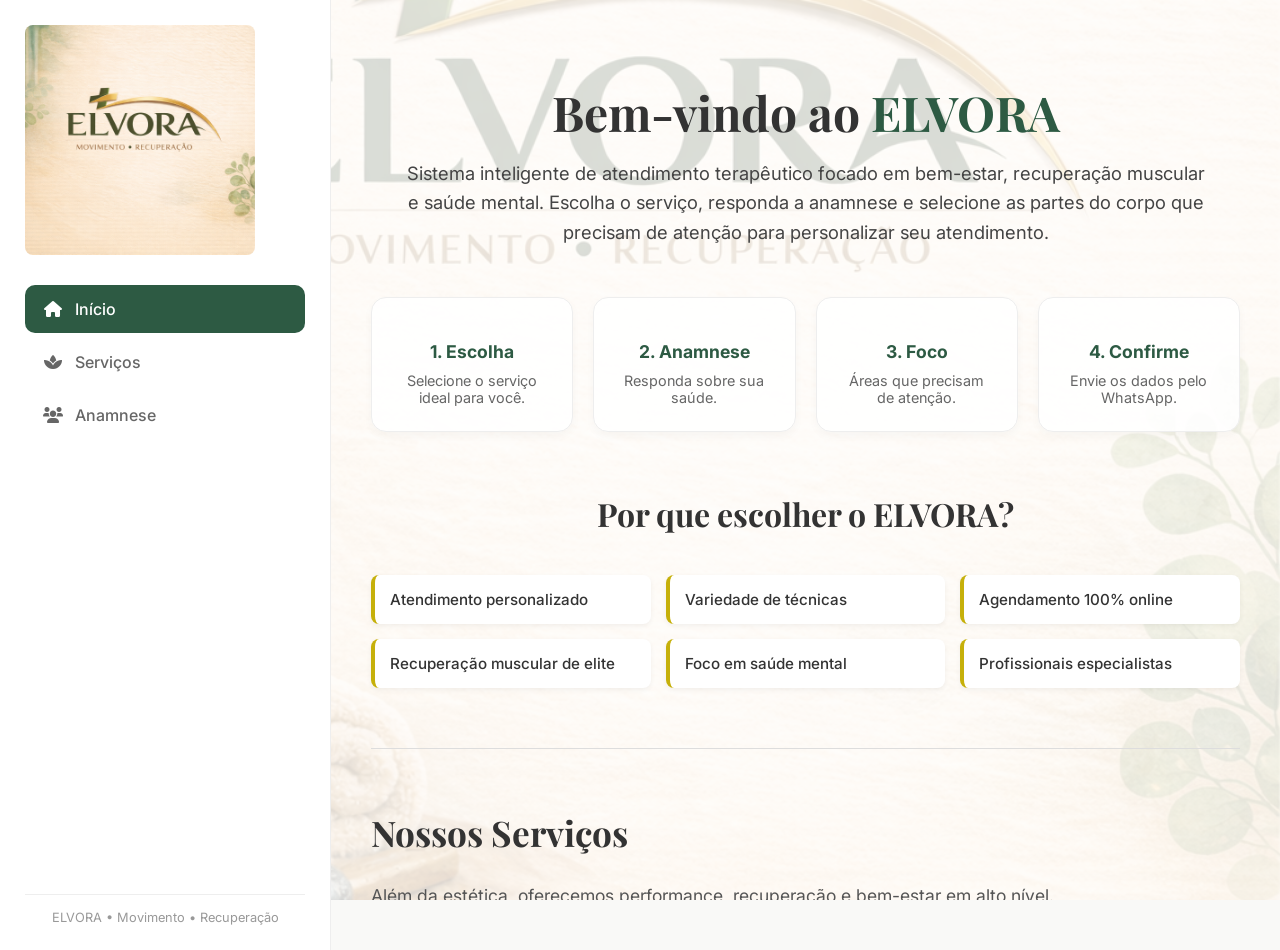
==== elvora Subir/index.html @ 9a7e6e24 "Refactor index.html structure and content Adicionando serviços" ====
﻿<!DOCTYPE html>
<html lang="pt-br">
<head>
    <meta charset="UTF-8">
    <meta name="viewport" content="width=device-width, initial-scale=1.0">
    <meta http-equiv="X-UA-Compatible" content="ie=edge">
    <meta name="description" content="Elvora é um sistema inteligente de atendimento terapêutico focado em bem-estar, recuperação muscular e saúde mental.">
    <meta name="keywords" content="Massagem, Terapia, Bem-estar, Saúde mental, Recuperação muscular, miofacial, relaxamento">
    <meta name="author" content="Glaydson Gonzaga Alves">
    
    <title>Elvora - Sistema Terapêutico Inteligente</title>

    <!-- Fontes e Ícones -->
    <link href="https://fonts.googleapis.com/css2?family=Inter:wght@300;400;600&family=Playfair+Display:wght@700&display=swap" rel="stylesheet">
    <link rel="stylesheet" href="https://cdnjs.cloudflare.com/ajax/libs/font-awesome/6.0.0/css/all.min.css">
    <link rel="stylesheet" href="css/index.css">
</head>
<body>

    <!-- SIDEBAR (Logo ajustada em amarelo) -->
    <nav>
        <img src="Imagem/Logo.png" class="logo-sidebar" alt="Elvora">
        
            <a href="index.html" class="menu-item active"><i class="fas fa-home"></i> Início</a>
            <a href="#servicos" class="menu-item"><i class="fas fa-spa"></i> Serviços</a>
            <a href="Anamnese.html" class="menu-item"><i class="fas fa-users"></i> Anamnese</a>

        <div style="margin-top: auto; font-size: 0.8rem; color: #999; text-align: center; border-top: 1px solid #eee; padding-top: 15px;">
            ELVORA • Movimento • Recuperação
        </div>
    </nav>

    <!-- CONTEÚDO (Logo central removida e fundo aplicado) -->
    <main>
        <div class="content-container">
            <section class="welcome-section">
                <h1>Bem-vindo ao <span>ELVORA</span></h1>
                <p>Sistema inteligente de atendimento terapêutico focado em bem-estar, recuperação muscular e saúde mental. Escolha o serviço, responda a anamnese e selecione as partes do corpo que precisam de atenção para personalizar seu atendimento.</p>
            </section>

            <!-- COMO FUNCIONA -->
            <section class="how-it-works">
                <div class="step-card"><h3>1. Escolha</h3><p>Selecione o serviço ideal para você.</p></div>
                <div class="step-card"><h3>2. Anamnese</h3><p>Responda sobre sua saúde.</p></div>
                <div class="step-card"><h3>3. Foco</h3><p>Áreas que precisam de atenção.</p></div>
                <div class="step-card"><h3>4. Confirme</h3><p>Envie os dados pelo WhatsApp.</p></div>
            </section>

            <!-- BENEFÍCIOS -->
            <h2 style="text-align: center; font-family: 'Playfair Display'; font-size: 2rem;">Por que escolher o ELVORA?</h2>
            <div class="beneficios-lista">
                <div class="beneficio-item">Atendimento personalizado</div>
                <div class="beneficio-item">Variedade de técnicas</div>
                <div class="beneficio-item">Agendamento 100% online</div>
                <div class="beneficio-item">Recuperação muscular de elite</div>
                <div class="beneficio-item">Foco em saúde mental</div>
                <div class="beneficio-item">Profissionais especialistas</div>
            </div>

            <hr id="servicos">

            <!-- SERVIÇOS DETALHADOS -->
            <h2 style="font-family: 'Playfair Display'; font-size: 2.2rem;">Nossos Serviços</h2>
            <p style="color: #555; font-size: 1.1rem; margin-bottom: 30px;">Além da estética, oferecemos performance, recuperação e bem-estar em alto nível.</p>

            <div class="servicos-grid">


                <a href="Anamnese.html" onclick="escolherServico('Massagem Relaxante', '145,00')" style="text-decoration: none; color: inherit;">
                <div class="card-servico">
                    <img src="Imagem/Relaxante.jpg" class="card-image" alt="Massagem Relaxante">
                     <div class="card-body">
                         <h3>Massagem Relaxante</h3>
                         <p>Visa aliviar o estresse, promover o relaxamento muscular e melhorar o bem-estar geral...</p>
                         <div class="tags">
                             <span class="tag tag-tempo"><i class="far fa-clock"></i> 60 min</span>
                             <span class="tag tag-preco"><i class="fas fa-tag"></i> R$ 145,00</span>
                         </div>
                     </div>
                </div>
                </a>

                <a href="Anamnese.html" onclick="escolherServico('Massagem Ventosa', '120,00')" style="text-decoration: none; color: inherit;">
                <div class="card-servico">
                    <img src="Imagem/ventosaterapia.jpg" class="card-image" alt="Massagem Ventosa">
                    <div class="card-body">
                        <h3>Massagem Ventosa</h3>
                        <p>Utiliza sucção para promover a circulação sanguínea, aliviar o estresse e melhorar o bem-estar. Ideal para alívio de tensões profundas e melhora do sono.</p>
                        <div class="tags">
                            <span class="tag tag-tempo"><i class="far fa-clock"></i> 60 min</span>
                            <span class="tag tag-preco"><i class="fas fa-tag"></i> R$ 120,00</span>
                        </div>
                    </div>
                </div>
                </a>

                <a href="Anamnese.html" onclick="escolherServico('Drenagem linfatica')" style="text-decoration: none; color: inherit;">
                <div class="card-servico">
                    <img src="Imagem/desportiva.jpg" class="card-image" alt="Massagem Desportiva">
                    <div class="card-body"> 
                        <h3>Massagem Desportiva</h3>
                        <p>A drenagem linfática reduz o inchaço, promove uma agradável sensação de leveza e bem-estar e auxilia no funcionamento do sistema linfático. É especialmente recomendada no pós-operatório, ajudando a diminuir o edema, eliminar o excesso de líquidos e toxinas e favorecer uma recuperação mais segura e eficaz.</p>
                        <div class="tags">
                            <span class="tag tag-tempo"><i class="far fa-clock"></i> 60 min</span>
                            <span class="tag tag-preco"><i class="fas fa-tag"></i> R$ 155,00</span>
                        </div>
                    </div>
                </div>
                </a>

                <a href="Anamnese.html" onclick="escolherServico('Massagem Miofacial', '155,00')" style="text-decoration: none; color: inherit;">
                <div class="card-servico">
                    <img src="Imagem/miofacial.jpg" class="card-image" alt="Massagem Miofacial">
                    <div class="card-body">
                        <h3>Massagem Miofacial</h3>
                        <p>Concentra-se na liberação da tensão nos tecidos musculares e fasciais. Alivia a dor, melhora a mobilidade e a postura, promovendo bem-estar físico.</p>
                        <div class="tags">
                            <span class="tag tag-tempo"><i class="far fa-clock"></i> 60 min</span>
                            <span class="tag tag-preco"><i class="fas fa-tag"></i> R$ 155,00</span>
                        </div>
                    </div>
                </div>
                </a>
                
                <a href="Anamnese.html" onclick="escolherServico('Reflexologia Podal e Manual')" style="text-decoration: none; color: inherit;">
                <div class="card-servico">
                    <img src="Imagem/miofacial.jpg" class="card-image" alt="Massagem Miofacial">
                    <div class="card-body">
                        <h3>Massagem Miofacial</h3>
                        <p>Técnica terapêutica que utiliza pressões em pontos específicos dos pés e das mãos, correspondentes a diferentes órgãos e sistemas do corpo. Promove relaxamento profundo, alívio do estresse e das tensões, melhora a circulação, auxilia no equilíbrio do organismo e proporciona uma intensa sensação de bem-estar. É uma excelente opção para quem busca relaxamento e qualidade de vida de forma natural.</p>
                        <div class="tags">
                            <span class="tag tag-tempo"><i class="far fa-clock"></i> 60 min</span>
                            <span class="tag tag-preco"><i class="fas fa-tag"></i> R$ 155,00</span>
                        </div>
                    </div>
                </div>
                </a>

                <a href="Anamnese.html" onclick="escolherServico('Massagem Facial')" style="text-decoration: none; color: inherit;">
                <div class="card-servico">
                    <img src="Imagem/miofacial.jpg" class="card-image" alt="Massagem Miofacial">
                    <div class="card-body">
                        <h3>Massagem Miofacial</h3>
                        <p>Tratamento que promove relaxamento, revitalização e cuidados com a pele do rosto. Através de movimentos suaves e técnicas específicas, ajuda a aliviar tensões musculares, estimular a circulação sanguínea, melhorar a oxigenação dos tecidos e favorecer a produção natural de colágeno. Proporciona uma aparência mais saudável, iluminada e uma agradável sensação de bem-estar.</p>
                        <div class="tags">
                            <span class="tag tag-tempo"><i class="far fa-clock"></i> 60 min</span>
                            <span class="tag tag-preco"><i class="fas fa-tag"></i> R$ 155,00</span>
                        </div>
                    </div>
                </div>
                </a>

                <a href="Anamnese.html" onclick="escolherServico('Massagem Pedras Quentes', '155,00')" style="text-decoration: none; color: inherit;">     
                <div class="card-servico">
                    <img src="Imagem/Pedras Quentes.jpg" class="card-image" alt="Massagem Pedras Quentes">
                    <div class="card-body">
                        <h3>Massagem Pedras Quentes</h3>
                        <p>Utiliza pedras aquecidas em pontos específicos. O calor proporciona relaxamento profundo, alívio de dores musculares e melhora a circulação de forma reconfortante.</p>
                        <div class="tags">
                            <span class="tag tag-tempo"><i class="far fa-clock"></i> 60 min</span>
                            <span class="tag tag-preco"><i class="fas fa-tag"></i> R$ 155,00</span>
                        </div>
                    </div>
                </div>
                </a>
                
            </div>
        </div>
    </main>
    <script src="js/index.js"></script>

</body>
</html>
---- elvora Subir/css/index.css ----
﻿        :root {
            --verde-elvora: #2D5A43;
            --verde-claro: #f0f4f2;
            --bg-fundo: #F9F9F7;
            --dourado: #C6B00A;
            --tag-tempo: #EAE3D2;
            --texto: #333;
        }

        body {
            font-family: 'Inter', sans-serif;
            margin: 0;
            display: flex;
            background-color: var(--bg-fundo);
            color: var(--texto);
            height: 100vh;
            overflow: hidden;
        }

        /* SIDEBAR (MENU LATERAL) */
        nav {
            width: 280px;
            background: white;
            border-right: 1px solid #eee;
            display: flex;
            flex-direction: column;
            padding: 25px;
            z-index: 10;
            height: 100vh;
        }

        /* Logo no tamanho do botão de Início */
        .logo-sidebar {
            width: 100%;
            max-width: 230px;
            height: auto;
            margin-bottom: 30px;
            border-radius: 8px;
        }

        .menu-item {
            text-decoration: none;
            color: #666;
            padding: 14px 18px;
            margin-bottom: 5px;
            border-radius: 10px;
            display: flex;
            align-items: center;
            transition: 0.3s;
            font-weight: 500;
        }

        .menu-item.active { background-color: var(--verde-elvora); color: white; }
        .menu-item i { margin-right: 12px; width: 20px; text-align: center; }
        .menu-item:hover:not(.active) { background-color: var(--verde-claro); color: var(--verde-elvora); }

        /* CONTEÚDO PRINCIPAL COM FUNDO */
        main {
            flex: 1;
            padding: 40px;
            overflow-y: auto;
            position: relative;
            background-image: url('../Imagem/chat GPT fundo.png');
            background-size: cover;
            background-position: center;
            background-attachment: fixed;
        }

        /* Overlay para legibilidade */
        main::before {
            content: "";
            position: absolute;
            top: 0; left: 0; right: 0; bottom: 0;
            background: rgba(255, 255, 255, 0.8); 
            z-index: 1;
        }

        .content-container {
            position: relative;
            z-index: 2;
            max-width: 1000px;
            margin: 0 auto;
        }

        /* CABEÇALHO (Logo central removida aqui) */
        .welcome-section { text-align: center; margin-bottom: 50px; }
        .welcome-section h1 { font-family: 'Playfair Display', serif; font-size: 3rem; margin-bottom: 15px; }
        .welcome-section h1 span { color: var(--verde-elvora); }
        .welcome-section p { color: #444; font-size: 1.15rem; line-height: 1.6; max-width: 800px; margin: 0 auto; }

        /* COMO FUNCIONA (Passos) */
        .how-it-works {
            display: grid;
            grid-template-columns: repeat(4, 1fr);
            gap: 20px;
            margin-bottom: 60px;
        }
        .step-card {
            background: rgba(255, 255, 255, 0.9);
            padding: 25px;
            border-radius: 15px;
            text-align: center;
            border: 1px solid #eee;
            box-shadow: 0 4px 10px rgba(0,0,0,0.03);
        }
        .step-card h3 { color: var(--verde-elvora); font-size: 1.1rem; margin-bottom: 10px; }
        .step-card p { font-size: 0.9rem; color: #666; margin: 0; }

        /* BENEFÍCIOS */
        .beneficios-lista {
            display: grid;
            grid-template-columns: repeat(3, 1fr);
            gap: 15px;
            margin: 40px 0;
        }
        .beneficio-item {
            background: #fff;
            padding: 15px;
            border-radius: 8px;
            border-left: 4px solid var(--dourado);
            font-size: 0.95rem;
            font-weight: 500;
            box-shadow: 0 2px 5px rgba(0,0,0,0.05);
        }

        /* SERVIÇOS EM GRID */
        .servicos-grid {
            display: grid;
            grid-template-columns: repeat(2, 1fr);
            gap: 30px;
            margin-top: 30px;
        }
        .card-servico {
            background: white;
            border-radius: 20px;
            overflow: hidden;
            border: 1px solid #eee;
            transition: 0.3s;
            display: flex;
            flex-direction: column;
            box-shadow: 0 4px 15px rgba(0,0,0,0.05);
        }
        .card-servico:hover { transform: translateY(-5px); }
        .card-image { width: 100%; height: 220px; object-fit: cover; }
        .card-body { padding: 25px; flex-grow: 1; }
        .card-body h3 { font-family: 'Playfair Display', serif; font-size: 1.6rem; margin: 0 0 12px 0; color: #1a1a1a; }
        .card-body p { font-size: 1rem; color: #666; line-height: 1.6; margin-bottom: 20px; }

        /* TAGS DE TEMPO E PREÇO */
        .tags { display: flex; gap: 12px; }
        .tag { padding: 8px 15px; border-radius: 8px; font-weight: 600; font-size: 0.9rem; display: flex; align-items: center; }
        .tag-tempo { background: var(--tag-tempo); color: #554a33; }
        .tag-preco { background: var(--verde-elvora); color: white; }
        .tag i { margin-right: 8px; }

        hr { border: 0; border-top: 1px solid #ddd; margin: 60px 0; }
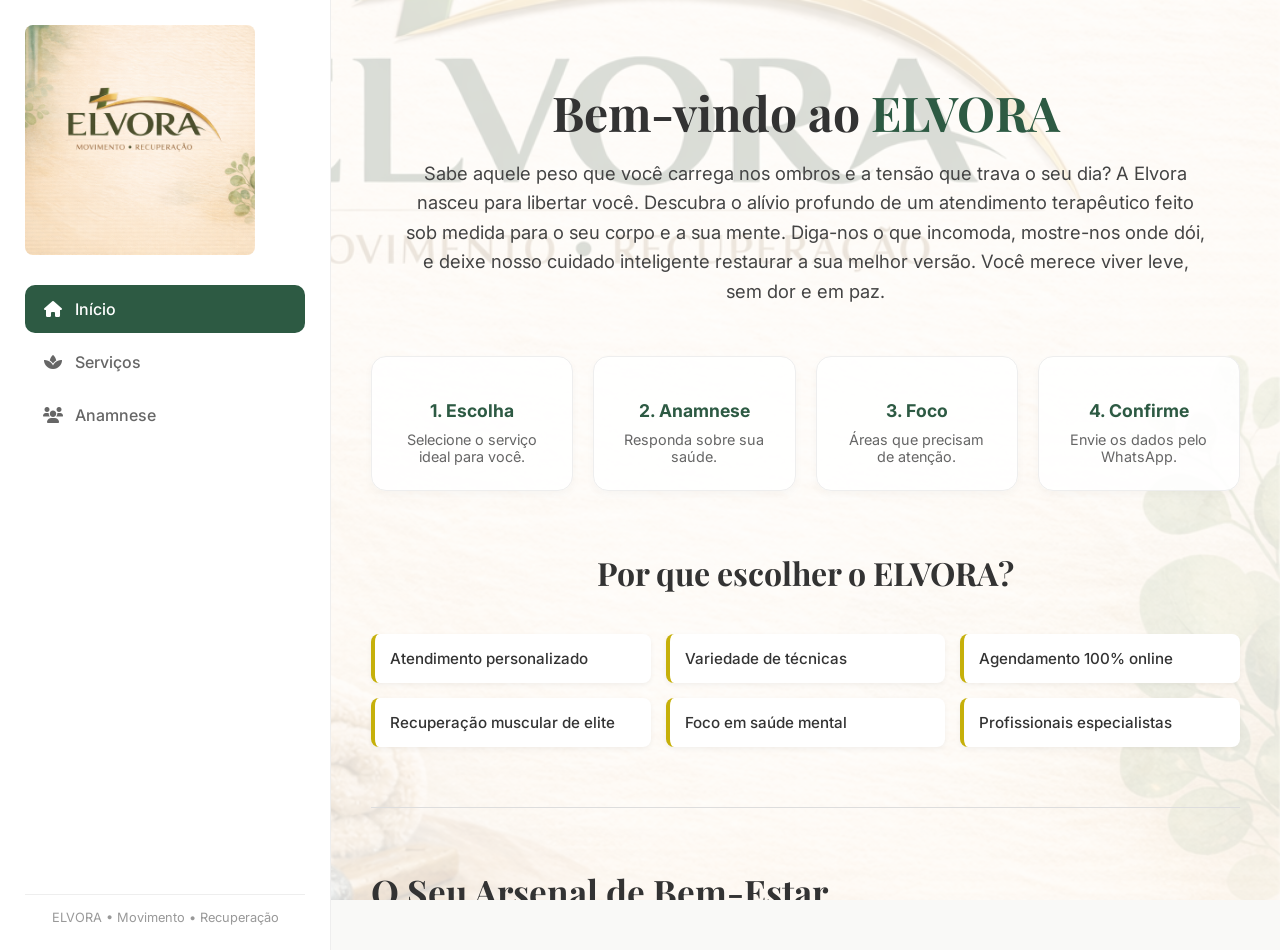
==== commit 0fe800eb: "Revise index.html for improved content and layout Updated content and structure of the index.html fi" ====
--- a/elvora Subir/index.html
+++ b/elvora Subir/index.html
@@ -35,7 +35,7 @@
         <div class="content-container">
             <section class="welcome-section">
                 <h1>Bem-vindo ao <span>ELVORA</span></h1>
-                <p>Sistema inteligente de atendimento terapêutico focado em bem-estar, recuperação muscular e saúde mental. Escolha o serviço, responda a anamnese e selecione as partes do corpo que precisam de atenção para personalizar seu atendimento.</p>
+                <p>Sabe aquele peso que você carrega nos ombros e a tensão que trava o seu dia? A Elvora nasceu para libertar você. Descubra o alívio profundo de um atendimento terapêutico feito sob medida para o seu corpo e a sua mente. Diga-nos o que incomoda, mostre-nos onde dói, e deixe nosso cuidado inteligente restaurar a sua melhor versão. Você merece viver leve, sem dor e em paz.</p>
             </section>
 
             <!-- COMO FUNCIONA -->
@@ -60,35 +60,35 @@
             <hr id="servicos">
 
             <!-- SERVIÇOS DETALHADOS -->
-            <h2 style="font-family: 'Playfair Display'; font-size: 2.2rem;">Nossos Serviços</h2>
+            <h2 style="font-family: 'Playfair Display'; font-size: 2.2rem;">O Seu Arsenal de Bem-Estar</h2>
             <p style="color: #555; font-size: 1.1rem; margin-bottom: 30px;">Além da estética, oferecemos performance, recuperação e bem-estar em alto nível.</p>
 
             <div class="servicos-grid">
 
 
-                <a href="Anamnese.html" onclick="escolherServico('Massagem Relaxante', '145,00')" style="text-decoration: none; color: inherit;">
+                <a href="Anamnese.html" onclick="escolherServico('Massagem Relaxante')" style="text-decoration: none; color: inherit;">
                 <div class="card-servico">
                     <img src="Imagem/Relaxante.jpg" class="card-image" alt="Massagem Relaxante">
                      <div class="card-body">
                          <h3>Massagem Relaxante</h3>
                          <p>Visa aliviar o estresse, promover o relaxamento muscular e melhorar o bem-estar geral...</p>
                          <div class="tags">
-                             <span class="tag tag-tempo"><i class="far fa-clock"></i> 60 min</span>
-                             <span class="tag tag-preco"><i class="fas fa-tag"></i> R$ 145,00</span>
+                            
+                             <span class="tag tag-preco"><i class="fas fa-tag"></i> "ESCOLHA A EXPERIÊNCIA QUE VOCÊ VAI FAZER"</span>
                          </div>
                      </div>
                 </div>
                 </a>
 
-                <a href="Anamnese.html" onclick="escolherServico('Massagem Ventosa', '120,00')" style="text-decoration: none; color: inherit;">
+                <a href="Anamnese.html" onclick="escolherServico('Massagem Ventosa')" style="text-decoration: none; color: inherit;">
                 <div class="card-servico">
                     <img src="Imagem/ventosaterapia.jpg" class="card-image" alt="Massagem Ventosa">
                     <div class="card-body">
                         <h3>Massagem Ventosa</h3>
                         <p>Utiliza sucção para promover a circulação sanguínea, aliviar o estresse e melhorar o bem-estar. Ideal para alívio de tensões profundas e melhora do sono.</p>
                         <div class="tags">
-                            <span class="tag tag-tempo"><i class="far fa-clock"></i> 60 min</span>
-                            <span class="tag tag-preco"><i class="fas fa-tag"></i> R$ 120,00</span>
+                            
+                            <span class="tag tag-preco"><i class="fas fa-tag"></i> "ESCOLHA A EXPERIÊNCIA QUE VOCÊ VAI FAZER" </span>
                         </div>
                     </div>
                 </div>
@@ -96,27 +96,27 @@
 
                 <a href="Anamnese.html" onclick="escolherServico('Drenagem linfatica')" style="text-decoration: none; color: inherit;">
                 <div class="card-servico">
-                    <img src="Imagem/desportiva.jpg" class="card-image" alt="Massagem Desportiva">
+                    <img src="Imagem/Drenagem linfatica.jpg" class="card-image" alt="Drenagem linfatica">
                     <div class="card-body"> 
-                        <h3>Massagem Desportiva</h3>
+                        <h3>Drenagem linfatica</h3>
                         <p>A drenagem linfática reduz o inchaço, promove uma agradável sensação de leveza e bem-estar e auxilia no funcionamento do sistema linfático. É especialmente recomendada no pós-operatório, ajudando a diminuir o edema, eliminar o excesso de líquidos e toxinas e favorecer uma recuperação mais segura e eficaz.</p>
                         <div class="tags">
-                            <span class="tag tag-tempo"><i class="far fa-clock"></i> 60 min</span>
-                            <span class="tag tag-preco"><i class="fas fa-tag"></i> R$ 155,00</span>
+                           
+                            <span class="tag tag-preco"><i class="fas fa-tag"></i> "ESCOLHA A EXPERIÊNCIA QUE VOCÊ VAI FAZER"</span>
                         </div>
                     </div>
                 </div>
                 </a>
 
-                <a href="Anamnese.html" onclick="escolherServico('Massagem Miofacial', '155,00')" style="text-decoration: none; color: inherit;">
+                <a href="Anamnese.html" onclick="escolherServico('Massagem Miofacial')" style="text-decoration: none; color: inherit;">
                 <div class="card-servico">
                     <img src="Imagem/miofacial.jpg" class="card-image" alt="Massagem Miofacial">
                     <div class="card-body">
                         <h3>Massagem Miofacial</h3>
                         <p>Concentra-se na liberação da tensão nos tecidos musculares e fasciais. Alivia a dor, melhora a mobilidade e a postura, promovendo bem-estar físico.</p>
                         <div class="tags">
-                            <span class="tag tag-tempo"><i class="far fa-clock"></i> 60 min</span>
-                            <span class="tag tag-preco"><i class="fas fa-tag"></i> R$ 155,00</span>
+                            
+                            <span class="tag tag-preco"><i class="fas fa-tag"></i> "ESCOLHA A EXPERIÊNCIA QUE VOCÊ VAI FAZER"</span>
                         </div>
                     </div>
                 </div>
@@ -124,41 +124,41 @@
                 
                 <a href="Anamnese.html" onclick="escolherServico('Reflexologia Podal e Manual')" style="text-decoration: none; color: inherit;">
                 <div class="card-servico">
-                    <img src="Imagem/miofacial.jpg" class="card-image" alt="Massagem Miofacial">
+                    <img src="Imagem/Reflexologia Podal.avif" class="card-image" alt="Reflexologia Podal e Manual">
                     <div class="card-body">
-                        <h3>Massagem Miofacial</h3>
+                        <h3>Reflexologia Podal e Manual</h3>
                         <p>Técnica terapêutica que utiliza pressões em pontos específicos dos pés e das mãos, correspondentes a diferentes órgãos e sistemas do corpo. Promove relaxamento profundo, alívio do estresse e das tensões, melhora a circulação, auxilia no equilíbrio do organismo e proporciona uma intensa sensação de bem-estar. É uma excelente opção para quem busca relaxamento e qualidade de vida de forma natural.</p>
                         <div class="tags">
-                            <span class="tag tag-tempo"><i class="far fa-clock"></i> 60 min</span>
-                            <span class="tag tag-preco"><i class="fas fa-tag"></i> R$ 155,00</span>
+                            
+                            <span class="tag tag-preco"><i class="fas fa-tag"></i> "ESCOLHA A EXPERIÊNCIA QUE VOCÊ VAI FAZER"</span>
                         </div>
                     </div>
                 </div>
                 </a>
 
-                <a href="Anamnese.html" onclick="escolherServico('Massagem Facial')" style="text-decoration: none; color: inherit;">
+                <a href="Anamnese.html" onclick="escolherServico("Massagem Facial")" style="text-decoration: none; color: inherit;">
                 <div class="card-servico">
-                    <img src="Imagem/miofacial.jpg" class="card-image" alt="Massagem Miofacial">
+                    <img src="Imagem/MassagemFacial.jpg" class="card-image" alt="Massagem Facial">
                     <div class="card-body">
-                        <h3>Massagem Miofacial</h3>
+                        <h3>Massagem Facial</h3>
                         <p>Tratamento que promove relaxamento, revitalização e cuidados com a pele do rosto. Através de movimentos suaves e técnicas específicas, ajuda a aliviar tensões musculares, estimular a circulação sanguínea, melhorar a oxigenação dos tecidos e favorecer a produção natural de colágeno. Proporciona uma aparência mais saudável, iluminada e uma agradável sensação de bem-estar.</p>
                         <div class="tags">
-                            <span class="tag tag-tempo"><i class="far fa-clock"></i> 60 min</span>
-                            <span class="tag tag-preco"><i class="fas fa-tag"></i> R$ 155,00</span>
+                            
+                            <span class="tag tag-preco"><i class="fas fa-tag"></i> "ESCOLHA A EXPERIÊNCIA QUE VOCÊ VAI FAZER"</span>
                         </div>
                     </div>
                 </div>
                 </a>
 
-                <a href="Anamnese.html" onclick="escolherServico('Massagem Pedras Quentes', '155,00')" style="text-decoration: none; color: inherit;">     
+                <a href="Anamnese.html" onclick="escolherServico('Massagem Pedras Quentes')" style="text-decoration: none; color: inherit;">     
                 <div class="card-servico">
                     <img src="Imagem/Pedras Quentes.jpg" class="card-image" alt="Massagem Pedras Quentes">
                     <div class="card-body">
                         <h3>Massagem Pedras Quentes</h3>
                         <p>Utiliza pedras aquecidas em pontos específicos. O calor proporciona relaxamento profundo, alívio de dores musculares e melhora a circulação de forma reconfortante.</p>
                         <div class="tags">
-                            <span class="tag tag-tempo"><i class="far fa-clock"></i> 60 min</span>
-                            <span class="tag tag-preco"><i class="fas fa-tag"></i> R$ 155,00</span>
+                            
+                            <span class="tag tag-preco"><i class="fas fa-tag"></i> "ESCOLHA A EXPERIÊNCIA QUE VOCÊ VAI FAZER"</span>
                         </div>
                     </div>
                 </div>
--- a/elvora Subir/css/index.css
+++ b/elvora Subir/css/index.css
@@ -60,7 +60,7 @@
             padding: 40px;
             overflow-y: auto;
             position: relative;
-            background-image: url('../Imagem/chat GPT fundo.png');
+            background-image: url('../Imagem/chat GPT fundo.png');
             background-size: cover;
             background-position: center;
             background-attachment: fixed;
@@ -154,3 +154,82 @@
         .tag i { margin-right: 8px; }
 
         hr { border: 0; border-top: 1px solid #ddd; margin: 60px 0; }
+
+        @media (max-width: 820px) {
+            body {
+                display: block;
+                height: auto;
+                min-height: 100vh;
+                overflow: auto;
+            }
+
+            nav {
+                width: 100%;
+                height: auto;
+                box-sizing: border-box;
+                border-right: 0;
+                border-bottom: 1px solid #eee;
+                padding: 14px;
+                flex-direction: row;
+                flex-wrap: wrap;
+                align-items: center;
+                gap: 8px;
+            }
+
+            .logo-sidebar {
+                width: 78px;
+                margin: 0 8px 0 0;
+            }
+
+            .menu-item {
+                margin: 0;
+                padding: 10px 12px;
+                border-radius: 8px;
+                font-size: 0.9rem;
+            }
+
+            .menu-item i {
+                margin-right: 8px;
+            }
+
+            nav > div:last-child {
+                display: none;
+            }
+
+            main {
+                min-height: auto;
+                padding: 24px 16px;
+                overflow: visible;
+                background-attachment: scroll;
+            }
+
+            main::before {
+                position: fixed;
+            }
+
+            .welcome-section {
+                margin-bottom: 32px;
+            }
+
+            .welcome-section h1 {
+                font-size: 2.1rem;
+            }
+
+            .welcome-section p {
+                font-size: 1rem;
+            }
+
+            .how-it-works,
+            .beneficios-lista,
+            .servicos-grid {
+                grid-template-columns: 1fr;
+            }
+
+            .tags {
+                flex-wrap: wrap;
+            }
+
+            .card-image {
+                height: 190px;
+            }
+        }
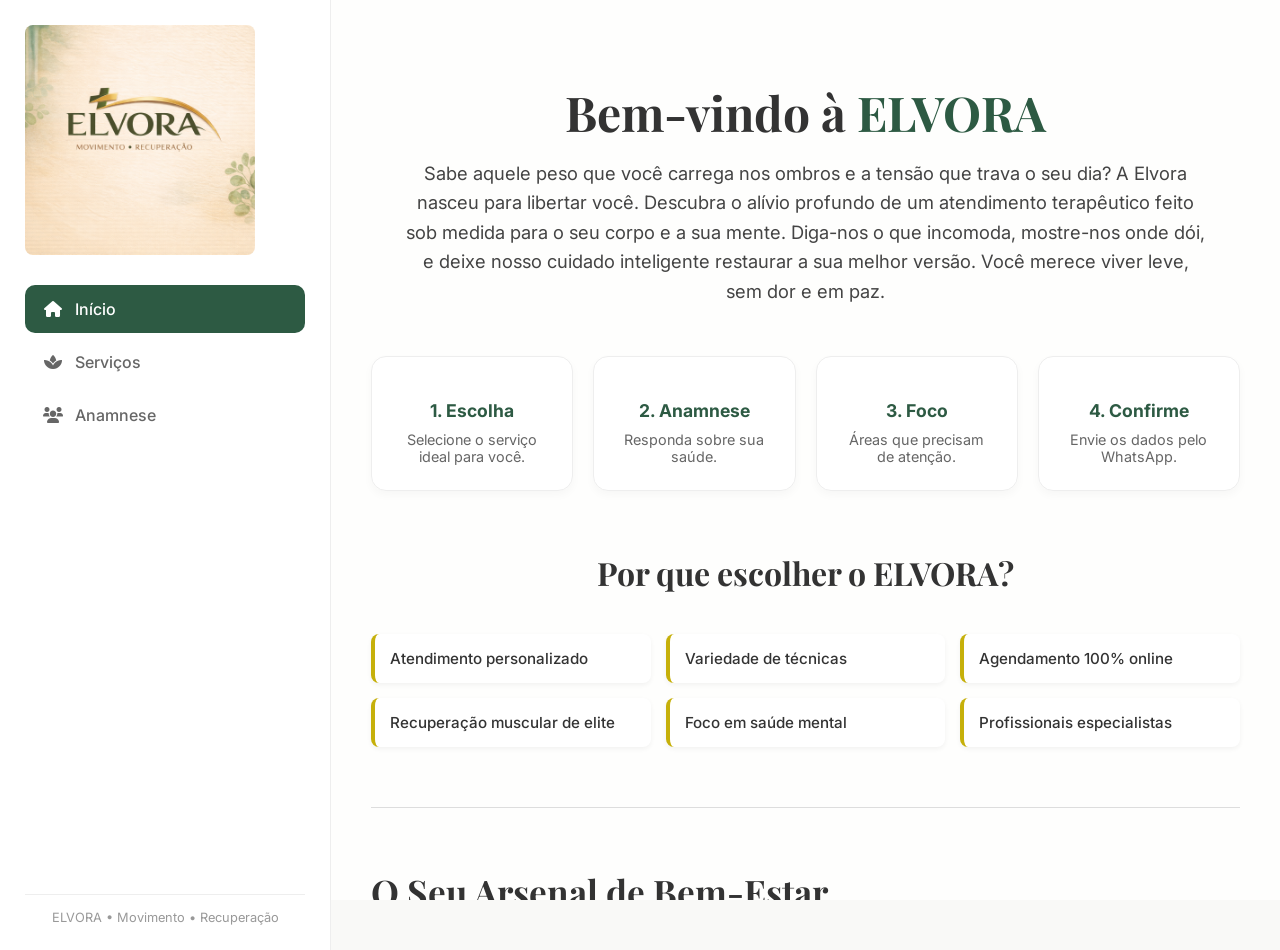
==== commit 2798495d: "Fix HTML formatting and update content" ====
--- a/elvora Subir/index.html
+++ b/elvora Subir/index.html
@@ -34,7 +34,7 @@
     <main>
         <div class="content-container">
             <section class="welcome-section">
-                <h1>Bem-vindo ao <span>ELVORA</span></h1>
+                <h1>Bem-vindo à <span>ELVORA</span></h1>
                 <p>Sabe aquele peso que você carrega nos ombros e a tensão que trava o seu dia? A Elvora nasceu para libertar você. Descubra o alívio profundo de um atendimento terapêutico feito sob medida para o seu corpo e a sua mente. Diga-nos o que incomoda, mostre-nos onde dói, e deixe nosso cuidado inteligente restaurar a sua melhor versão. Você merece viver leve, sem dor e em paz.</p>
             </section>
 
@@ -74,7 +74,7 @@
                          <p>Visa aliviar o estresse, promover o relaxamento muscular e melhorar o bem-estar geral...</p>
                          <div class="tags">
                             
-                             <span class="tag tag-preco"><i class="fas fa-tag"></i> "ESCOLHA A EXPERIÊNCIA QUE VOCÊ VAI FAZER"</span>
+                             <span class="tag tag-preco"><i class="fas fa-tag"></i> ESCOLHA A EXPERIÊNCIA QUE VOCÊ VAI FAZER </span>
                          </div>
                      </div>
                 </div>
@@ -88,7 +88,7 @@
                         <p>Utiliza sucção para promover a circulação sanguínea, aliviar o estresse e melhorar o bem-estar. Ideal para alívio de tensões profundas e melhora do sono.</p>
                         <div class="tags">
                             
-                            <span class="tag tag-preco"><i class="fas fa-tag"></i> "ESCOLHA A EXPERIÊNCIA QUE VOCÊ VAI FAZER" </span>
+                            <span class="tag tag-preco"><i class="fas fa-tag"></i> ESCOLHA A EXPERIÊNCIA QUE VOCÊ VAI FAZER </span>
                         </div>
                     </div>
                 </div>
@@ -102,7 +102,7 @@
                         <p>A drenagem linfática reduz o inchaço, promove uma agradável sensação de leveza e bem-estar e auxilia no funcionamento do sistema linfático. É especialmente recomendada no pós-operatório, ajudando a diminuir o edema, eliminar o excesso de líquidos e toxinas e favorecer uma recuperação mais segura e eficaz.</p>
                         <div class="tags">
                            
-                            <span class="tag tag-preco"><i class="fas fa-tag"></i> "ESCOLHA A EXPERIÊNCIA QUE VOCÊ VAI FAZER"</span>
+                            <span class="tag tag-preco"><i class="fas fa-tag"></i> ESCOLHA A EXPERIÊNCIA QUE VOCÊ VAI FAZER </span>
                         </div>
                     </div>
                 </div>
@@ -116,7 +116,7 @@
                         <p>Concentra-se na liberação da tensão nos tecidos musculares e fasciais. Alivia a dor, melhora a mobilidade e a postura, promovendo bem-estar físico.</p>
                         <div class="tags">
                             
-                            <span class="tag tag-preco"><i class="fas fa-tag"></i> "ESCOLHA A EXPERIÊNCIA QUE VOCÊ VAI FAZER"</span>
+                            <span class="tag tag-preco"><i class="fas fa-tag"></i> ESCOLHA A EXPERIÊNCIA QUE VOCÊ VAI FAZER </span>
                         </div>
                     </div>
                 </div>
@@ -130,7 +130,7 @@
                         <p>Técnica terapêutica que utiliza pressões em pontos específicos dos pés e das mãos, correspondentes a diferentes órgãos e sistemas do corpo. Promove relaxamento profundo, alívio do estresse e das tensões, melhora a circulação, auxilia no equilíbrio do organismo e proporciona uma intensa sensação de bem-estar. É uma excelente opção para quem busca relaxamento e qualidade de vida de forma natural.</p>
                         <div class="tags">
                             
-                            <span class="tag tag-preco"><i class="fas fa-tag"></i> "ESCOLHA A EXPERIÊNCIA QUE VOCÊ VAI FAZER"</span>
+                            <span class="tag tag-preco"><i class="fas fa-tag"></i>  ESCOLHA A EXPERIÊNCIA QUE VOCÊ VAI FAZER </span>
                         </div>
                     </div>
                 </div>
@@ -144,7 +144,7 @@
                         <p>Tratamento que promove relaxamento, revitalização e cuidados com a pele do rosto. Através de movimentos suaves e técnicas específicas, ajuda a aliviar tensões musculares, estimular a circulação sanguínea, melhorar a oxigenação dos tecidos e favorecer a produção natural de colágeno. Proporciona uma aparência mais saudável, iluminada e uma agradável sensação de bem-estar.</p>
                         <div class="tags">
                             
-                            <span class="tag tag-preco"><i class="fas fa-tag"></i> "ESCOLHA A EXPERIÊNCIA QUE VOCÊ VAI FAZER"</span>
+                            <span class="tag tag-preco"><i class="fas fa-tag"></i> ESCOLHA A EXPERIÊNCIA QUE VOCÊ VAI FAZER </span>
                         </div>
                     </div>
                 </div>
@@ -158,7 +158,7 @@
                         <p>Utiliza pedras aquecidas em pontos específicos. O calor proporciona relaxamento profundo, alívio de dores musculares e melhora a circulação de forma reconfortante.</p>
                         <div class="tags">
                             
-                            <span class="tag tag-preco"><i class="fas fa-tag"></i> "ESCOLHA A EXPERIÊNCIA QUE VOCÊ VAI FAZER"</span>
+                            <span class="tag tag-preco"><i class="fas fa-tag"></i>  ESCOLHA A EXPERIÊNCIA QUE VOCÊ VAI FAZER </span>
                         </div>
                     </div>
                 </div>
--- a/elvora Subir/css/index.css
+++ b/elvora Subir/css/index.css
@@ -60,7 +60,7 @@
             padding: 40px;
             overflow-y: auto;
             position: relative;
-            background-image: url('../Imagem/chat GPT fundo.png');
+            background-image: url('../Imagem/fundo2.0.png');
             background-size: cover;
             background-position: center;
             background-attachment: fixed;
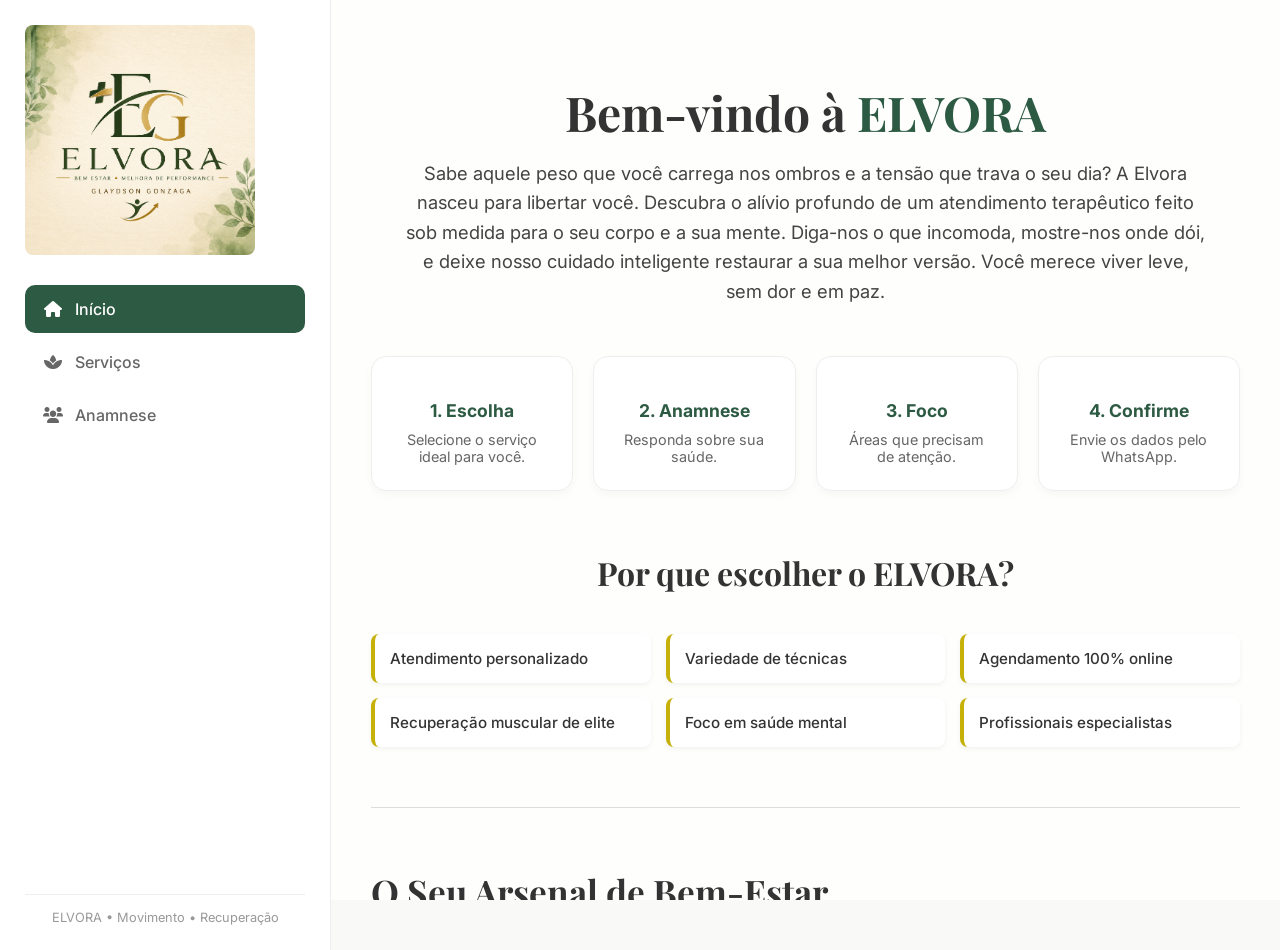
==== commit 82d9764f: "Update index.html" ====
--- a/elvora Subir/index.html
+++ b/elvora Subir/index.html
@@ -19,7 +19,7 @@
 
     <!-- SIDEBAR (Logo ajustada em amarelo) -->
     <nav>
-        <img src="Imagem/Logo.png" class="logo-sidebar" alt="Elvora">
+        <img src="Imagem/Logo2.0.png" class="logo-sidebar" alt="Elvora">
         
             <a href="index.html" class="menu-item active"><i class="fas fa-home"></i> Início</a>
             <a href="#servicos" class="menu-item"><i class="fas fa-spa"></i> Serviços</a>
